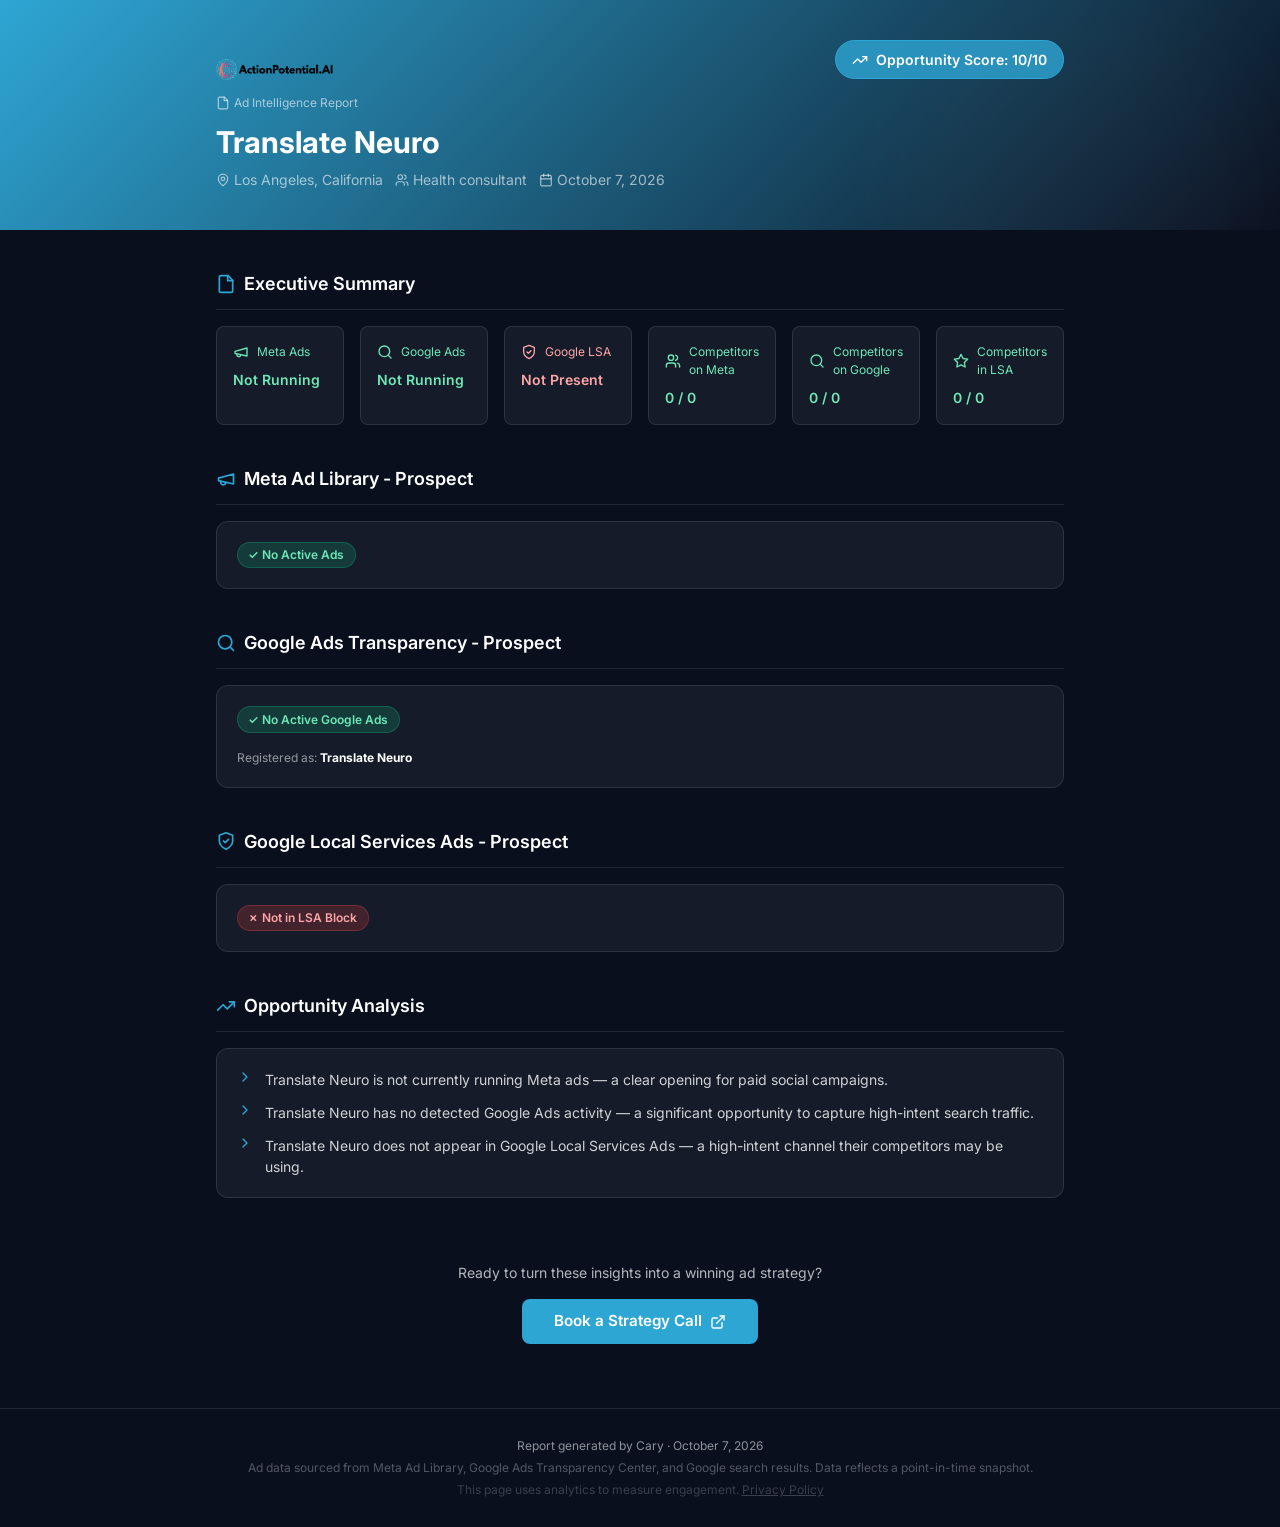
==== ad-intel/index.html @ 11363ca8 "Add the Translate Neuro visibility report as a static site. Recreate the full audit, scoring guide, " ====
<!DOCTYPE html>
<html lang="en">
<head>
  <meta charset="UTF-8" />
  <meta name="viewport" content="width=device-width, initial-scale=1.0" />
  <title>Translate Neuro — Ad Intelligence Report | Cary</title>
  <meta name="robots" content="noindex, nofollow, noarchive, nosnippet, noimageindex" />
  <meta name="author" content="Cary Sears" />
  <link rel="preconnect" href="https://fonts.googleapis.com" />
  <link rel="preconnect" href="https://fonts.gstatic.com" crossorigin />
  <link href="https://fonts.googleapis.com/css2?family=Inter:wght@400;500;600;700;800&display=swap" rel="stylesheet" />
  <style>
    *, *::before, *::after { box-sizing: border-box; }
    html, body { margin: 0; padding: 0; }
    body {
      font-family: Inter, -apple-system, BlinkMacSystemFont, "Segoe UI", sans-serif;
      background: #0a0f1e;
      color: #fff;
      line-height: 1.5;
      min-height: 100vh;
    }
    a { color: inherit; }
    .header {
      position: relative;
      overflow: hidden;
      background: linear-gradient(135deg, #2ea6d4 0%, #0a0f1e 100%);
    }
    .header-glow {
      position: absolute;
      inset: 0;
      opacity: 0.1;
      pointer-events: none;
    }
    .header-glow span {
      position: absolute;
      top: 0;
      right: 0;
      width: 24rem;
      height: 24rem;
      border-radius: 999px;
      background: rgba(255,255,255,0.2);
      filter: blur(48px);
    }
    .wrap { position: relative; max-width: 56rem; margin: 0 auto; padding: 2.5rem 1.5rem; }
    .logo { height: 40px; object-fit: contain; margin-bottom: 0.75rem; display: block; }
    .kicker {
      display: flex;
      align-items: center;
      gap: 0.5rem;
      color: rgba(255,255,255,0.6);
      font-size: 0.75rem;
    }
    h1 { margin: 0.25rem 0 0; font-size: clamp(1.5rem, 3vw, 1.875rem); font-weight: 700; }
    .meta {
      display: flex;
      flex-wrap: wrap;
      gap: 0.75rem;
      margin-top: 0.25rem;
      color: rgba(255,255,255,0.6);
      font-size: 0.875rem;
    }
    .meta span, .kicker { display: inline-flex; align-items: center; gap: 0.25rem; }
    .header-row { display: flex; justify-content: space-between; align-items: flex-start; gap: 1rem; flex-wrap: wrap; }
    .score {
      display: inline-flex;
      align-items: center;
      gap: 0.5rem;
      padding: 0.5rem 1rem;
      border-radius: 999px;
      background: #2ea6d4cc;
      border: 1px solid #2ea6d4;
      color: #fff;
      font-size: 0.875rem;
      font-weight: 600;
      white-space: nowrap;
    }
    main.wrap { padding-top: 2.5rem; padding-bottom: 2.5rem; display: flex; flex-direction: column; gap: 2.5rem; }
    .section-title {
      display: flex;
      align-items: center;
      gap: 0.5rem;
      border-bottom: 1px solid rgba(255,255,255,0.1);
      padding-bottom: 0.75rem;
    }
    .section-title h2 { margin: 0; font-size: 1.125rem; font-weight: 600; }
    .section-title svg { color: #2ea6d4; }
    .stats {
      display: grid;
      grid-template-columns: repeat(2, minmax(0, 1fr));
      gap: 1rem;
      margin-top: 1rem;
    }
    @media (min-width: 768px) { .stats { grid-template-columns: repeat(3, minmax(0, 1fr)); } }
    @media (min-width: 1024px) { .stats { grid-template-columns: repeat(6, minmax(0, 1fr)); } }
    .stat {
      background: rgba(255,255,255,0.05);
      border: 1px solid rgba(255,255,255,0.1);
      border-radius: 0.5rem;
      padding: 1rem;
    }
    .stat-label {
      display: flex;
      align-items: center;
      gap: 0.5rem;
      margin-bottom: 0.5rem;
      color: rgba(255,255,255,0.55);
      font-size: 0.75rem;
    }
    .stat p { margin: 0; font-weight: 600; font-size: 0.875rem; }
    .green { color: #6ee7b7; }
    .red { color: #fca5a5; }
    .amber { color: #fcd34d; }
    .card {
      margin-top: 1rem;
      background: rgba(255,255,255,0.05);
      border: 1px solid rgba(255,255,255,0.1);
      border-radius: 0.75rem;
      padding: 1.25rem;
    }
    .badge {
      display: inline-flex;
      align-items: center;
      border-radius: 999px;
      padding: 0.2rem 0.65rem;
      font-size: 0.75rem;
      font-weight: 600;
      border: 1px solid transparent;
    }
    .badge.ok { background: rgba(16,185,129,0.2); color: #6ee7b7; border-color: rgba(16,185,129,0.3); }
    .badge.bad { background: rgba(239,68,68,0.2); color: #fca5a5; border-color: rgba(239,68,68,0.3); }
    .row { display: flex; align-items: center; gap: 0.75rem; flex-wrap: wrap; }
    .opp { display: flex; align-items: flex-start; gap: 0.75rem; }
    .opp p { margin: 0; color: rgba(255,255,255,0.8); font-size: 0.875rem; }
    .opp + .opp { margin-top: 0.75rem; }
    .cta { text-align: center; padding: 1.5rem 0; }
    .cta p { color: rgba(255,255,255,0.7); font-size: 0.875rem; margin: 0 0 1rem; }
    .cta a {
      display: inline-flex;
      align-items: center;
      gap: 0.5rem;
      background: #2ea6d4;
      color: #fff;
      text-decoration: none;
      font-weight: 600;
      border-radius: 0.5rem;
      padding: 0.7rem 2rem;
      font-size: 0.95rem;
    }
    .cta a:hover { filter: brightness(1.08); }
    footer {
      border-top: 1px solid rgba(255,255,255,0.1);
      padding: 1.5rem;
      text-align: center;
      color: rgba(255,255,255,0.55);
      font-size: 0.75rem;
    }
    footer p { margin: 0.25rem 0; }
    footer .dim { color: rgba(255,255,255,0.3); }
    footer .dimmer { color: rgba(255,255,255,0.2); }
    footer a { color: inherit; }
    footer a:hover { color: rgba(255,255,255,0.4); }
    svg { flex-shrink: 0; }
  </style>
</head>
<body>
  <header class="header">
    <div class="header-glow" aria-hidden="true"><span></span></div>
    <div class="wrap header-row">
      <div>
        <a href="../index.html"><img class="logo" src="../assets/logo.png" alt="Cary" /></a>
        <div class="kicker">
          <svg width="14" height="14" viewBox="0 0 24 24" fill="none" stroke="currentColor" stroke-width="2" stroke-linecap="round" stroke-linejoin="round" aria-hidden="true"><path d="M14.5 2H6a2 2 0 0 0-2 2v16a2 2 0 0 0 2 2h12a2 2 0 0 0 2-2V7.5L14.5 2z"/><polyline points="14 2 14 8 20 8"/></svg>
          <span>Ad Intelligence Report</span>
        </div>
        <h1>Translate Neuro</h1>
        <div class="meta">
          <span>
            <svg width="14" height="14" viewBox="0 0 24 24" fill="none" stroke="currentColor" stroke-width="2" stroke-linecap="round" stroke-linejoin="round" aria-hidden="true"><path d="M20 10c0 6-8 12-8 12s-8-6-8-12a8 8 0 0 1 16 0Z"/><circle cx="12" cy="10" r="3"/></svg>
            Los Angeles, California
          </span>
          <span>
            <svg width="14" height="14" viewBox="0 0 24 24" fill="none" stroke="currentColor" stroke-width="2" stroke-linecap="round" stroke-linejoin="round" aria-hidden="true"><path d="M16 21v-2a4 4 0 0 0-4-4H6a4 4 0 0 0-4 4v2"/><circle cx="9" cy="7" r="4"/><path d="M22 21v-2a4 4 0 0 0-3-3.87"/><path d="M16 3.13a4 4 0 0 1 0 7.75"/></svg>
            Health consultant
          </span>
          <span>
            <svg width="14" height="14" viewBox="0 0 24 24" fill="none" stroke="currentColor" stroke-width="2" stroke-linecap="round" stroke-linejoin="round" aria-hidden="true"><rect x="3" y="4" width="18" height="18" rx="2"/><line x1="16" y1="2" x2="16" y2="6"/><line x1="8" y1="2" x2="8" y2="6"/><line x1="3" y1="10" x2="21" y2="10"/></svg>
            October 7, 2026
          </span>
        </div>
      </div>
      <div class="score">
        <svg width="16" height="16" viewBox="0 0 24 24" fill="none" stroke="currentColor" stroke-width="2" stroke-linecap="round" stroke-linejoin="round" aria-hidden="true"><polyline points="22 7 13.5 15.5 8.5 10.5 2 17"/><polyline points="16 7 22 7 22 13"/></svg>
        Opportunity Score: 10/10
      </div>
    </div>
  </header>

  <main class="wrap">
    <section>
      <div class="section-title">
        <svg width="20" height="20" viewBox="0 0 24 24" fill="none" stroke="currentColor" stroke-width="2" stroke-linecap="round" stroke-linejoin="round" aria-hidden="true"><path d="M14.5 2H6a2 2 0 0 0-2 2v16a2 2 0 0 0 2 2h12a2 2 0 0 0 2-2V7.5L14.5 2z"/><polyline points="14 2 14 8 20 8"/></svg>
        <h2>Executive Summary</h2>
      </div>
      <div class="stats">
        <article class="stat">
          <div class="stat-label green">
            <svg width="16" height="16" viewBox="0 0 24 24" fill="none" stroke="currentColor" stroke-width="2" stroke-linecap="round" stroke-linejoin="round" aria-hidden="true"><path d="m3 11 18-5v12L3 14v-3z"/><path d="M11.6 16.8a3 3 0 1 1-5.8-1.6"/></svg>
            Meta Ads
          </div>
          <p class="green">Not Running</p>
        </article>
        <article class="stat">
          <div class="stat-label green">
            <svg width="16" height="16" viewBox="0 0 24 24" fill="none" stroke="currentColor" stroke-width="2" stroke-linecap="round" stroke-linejoin="round" aria-hidden="true"><circle cx="11" cy="11" r="8"/><path d="m21 21-4.3-4.3"/></svg>
            Google Ads
          </div>
          <p class="green">Not Running</p>
        </article>
        <article class="stat">
          <div class="stat-label red">
            <svg width="16" height="16" viewBox="0 0 24 24" fill="none" stroke="currentColor" stroke-width="2" stroke-linecap="round" stroke-linejoin="round" aria-hidden="true"><path d="M12 22s8-4 8-10V5l-8-3-8 3v7c0 6 8 10 8 10"/><path d="m9 12 2 2 4-4"/></svg>
            Google LSA
          </div>
          <p class="red">Not Present</p>
        </article>
        <article class="stat">
          <div class="stat-label green">
            <svg width="16" height="16" viewBox="0 0 24 24" fill="none" stroke="currentColor" stroke-width="2" stroke-linecap="round" stroke-linejoin="round" aria-hidden="true"><path d="M16 21v-2a4 4 0 0 0-4-4H6a4 4 0 0 0-4 4v2"/><circle cx="9" cy="7" r="4"/><path d="M22 21v-2a4 4 0 0 0-3-3.87"/><path d="M16 3.13a4 4 0 0 1 0 7.75"/></svg>
            Competitors on Meta
          </div>
          <p class="green">0 / 0</p>
        </article>
        <article class="stat">
          <div class="stat-label green">
            <svg width="16" height="16" viewBox="0 0 24 24" fill="none" stroke="currentColor" stroke-width="2" stroke-linecap="round" stroke-linejoin="round" aria-hidden="true"><circle cx="11" cy="11" r="8"/><path d="m21 21-4.3-4.3"/></svg>
            Competitors on Google
          </div>
          <p class="green">0 / 0</p>
        </article>
        <article class="stat">
          <div class="stat-label green">
            <svg width="16" height="16" viewBox="0 0 24 24" fill="none" stroke="currentColor" stroke-width="2" stroke-linecap="round" stroke-linejoin="round" aria-hidden="true"><polygon points="12 2 15.09 8.26 22 9.27 17 14.14 18.18 21.02 12 17.77 5.82 21.02 7 14.14 2 9.27 8.91 8.26 12 2"/></svg>
            Competitors in LSA
          </div>
          <p class="green">0 / 0</p>
        </article>
      </div>
    </section>

    <section>
      <div class="section-title">
        <svg width="20" height="20" viewBox="0 0 24 24" fill="none" stroke="currentColor" stroke-width="2" stroke-linecap="round" stroke-linejoin="round" aria-hidden="true"><path d="m3 11 18-5v12L3 14v-3z"/><path d="M11.6 16.8a3 3 0 1 1-5.8-1.6"/></svg>
        <h2>Meta Ad Library - Prospect</h2>
      </div>
      <div class="card">
        <div class="row">
          <span class="badge ok">✓ No Active Ads</span>
        </div>
      </div>
    </section>

    <section>
      <div class="section-title">
        <svg width="20" height="20" viewBox="0 0 24 24" fill="none" stroke="currentColor" stroke-width="2" stroke-linecap="round" stroke-linejoin="round" aria-hidden="true"><circle cx="11" cy="11" r="8"/><path d="m21 21-4.3-4.3"/></svg>
        <h2>Google Ads Transparency - Prospect</h2>
      </div>
      <div class="card">
        <div class="row">
          <span class="badge ok">✓ No Active Google Ads</span>
        </div>
        <p style="margin:1rem 0 0;font-size:0.75rem;color:rgba(255,255,255,0.55);">Registered as: <strong style="color:#fff;">Translate Neuro</strong></p>
      </div>
    </section>

    <section>
      <div class="section-title">
        <svg width="20" height="20" viewBox="0 0 24 24" fill="none" stroke="currentColor" stroke-width="2" stroke-linecap="round" stroke-linejoin="round" aria-hidden="true"><path d="M12 22s8-4 8-10V5l-8-3-8 3v7c0 6 8 10 8 10"/><path d="m9 12 2 2 4-4"/></svg>
        <h2>Google Local Services Ads - Prospect</h2>
      </div>
      <div class="card">
        <div class="row">
          <span class="badge bad">✗ Not in LSA Block</span>
        </div>
      </div>
    </section>

    <section>
      <div class="section-title">
        <svg width="20" height="20" viewBox="0 0 24 24" fill="none" stroke="currentColor" stroke-width="2" stroke-linecap="round" stroke-linejoin="round" aria-hidden="true"><polyline points="22 7 13.5 15.5 8.5 10.5 2 17"/><polyline points="16 7 22 7 22 13"/></svg>
        <h2>Opportunity Analysis</h2>
      </div>
      <div class="card">
        <div class="opp">
          <svg width="16" height="16" viewBox="0 0 24 24" fill="none" stroke="#2ea6d4" stroke-width="2" stroke-linecap="round" stroke-linejoin="round" aria-hidden="true"><path d="m9 18 6-6-6-6"/></svg>
          <p>Translate Neuro is not currently running Meta ads — a clear opening for paid social campaigns.</p>
        </div>
        <div class="opp">
          <svg width="16" height="16" viewBox="0 0 24 24" fill="none" stroke="#2ea6d4" stroke-width="2" stroke-linecap="round" stroke-linejoin="round" aria-hidden="true"><path d="m9 18 6-6-6-6"/></svg>
          <p>Translate Neuro has no detected Google Ads activity — a significant opportunity to capture high-intent search traffic.</p>
        </div>
        <div class="opp">
          <svg width="16" height="16" viewBox="0 0 24 24" fill="none" stroke="#2ea6d4" stroke-width="2" stroke-linecap="round" stroke-linejoin="round" aria-hidden="true"><path d="m9 18 6-6-6-6"/></svg>
          <p>Translate Neuro does not appear in Google Local Services Ads — a high-intent channel their competitors may be using.</p>
        </div>
      </div>
    </section>

    <section class="cta">
      <p>Ready to turn these insights into a winning ad strategy?</p>
      <a href="https://link.actionpotential.ai/widget/booking/ksD7NPYqg5JoFugUIJnm" target="_blank" rel="noopener noreferrer">
        Book a Strategy Call
        <svg width="16" height="16" viewBox="0 0 24 24" fill="none" stroke="currentColor" stroke-width="2" stroke-linecap="round" stroke-linejoin="round" aria-hidden="true"><path d="M18 13v6a2 2 0 0 1-2 2H5a2 2 0 0 1-2-2V8a2 2 0 0 1 2-2h6"/><polyline points="15 3 21 3 21 9"/><line x1="10" y1="14" x2="21" y2="3"/></svg>
      </a>
    </section>
  </main>

  <footer>
    <p>Report generated by Cary · October 7, 2026</p>
    <p class="dim">Ad data sourced from Meta Ad Library, Google Ads Transparency Center, and Google search results. Data reflects a point-in-time snapshot.</p>
    <p class="dimmer">This page uses analytics to measure engagement. <a href="https://instantprospector.com/privacy" target="_blank" rel="noopener noreferrer">Privacy Policy</a></p>
  </footer>
</body>
</html>
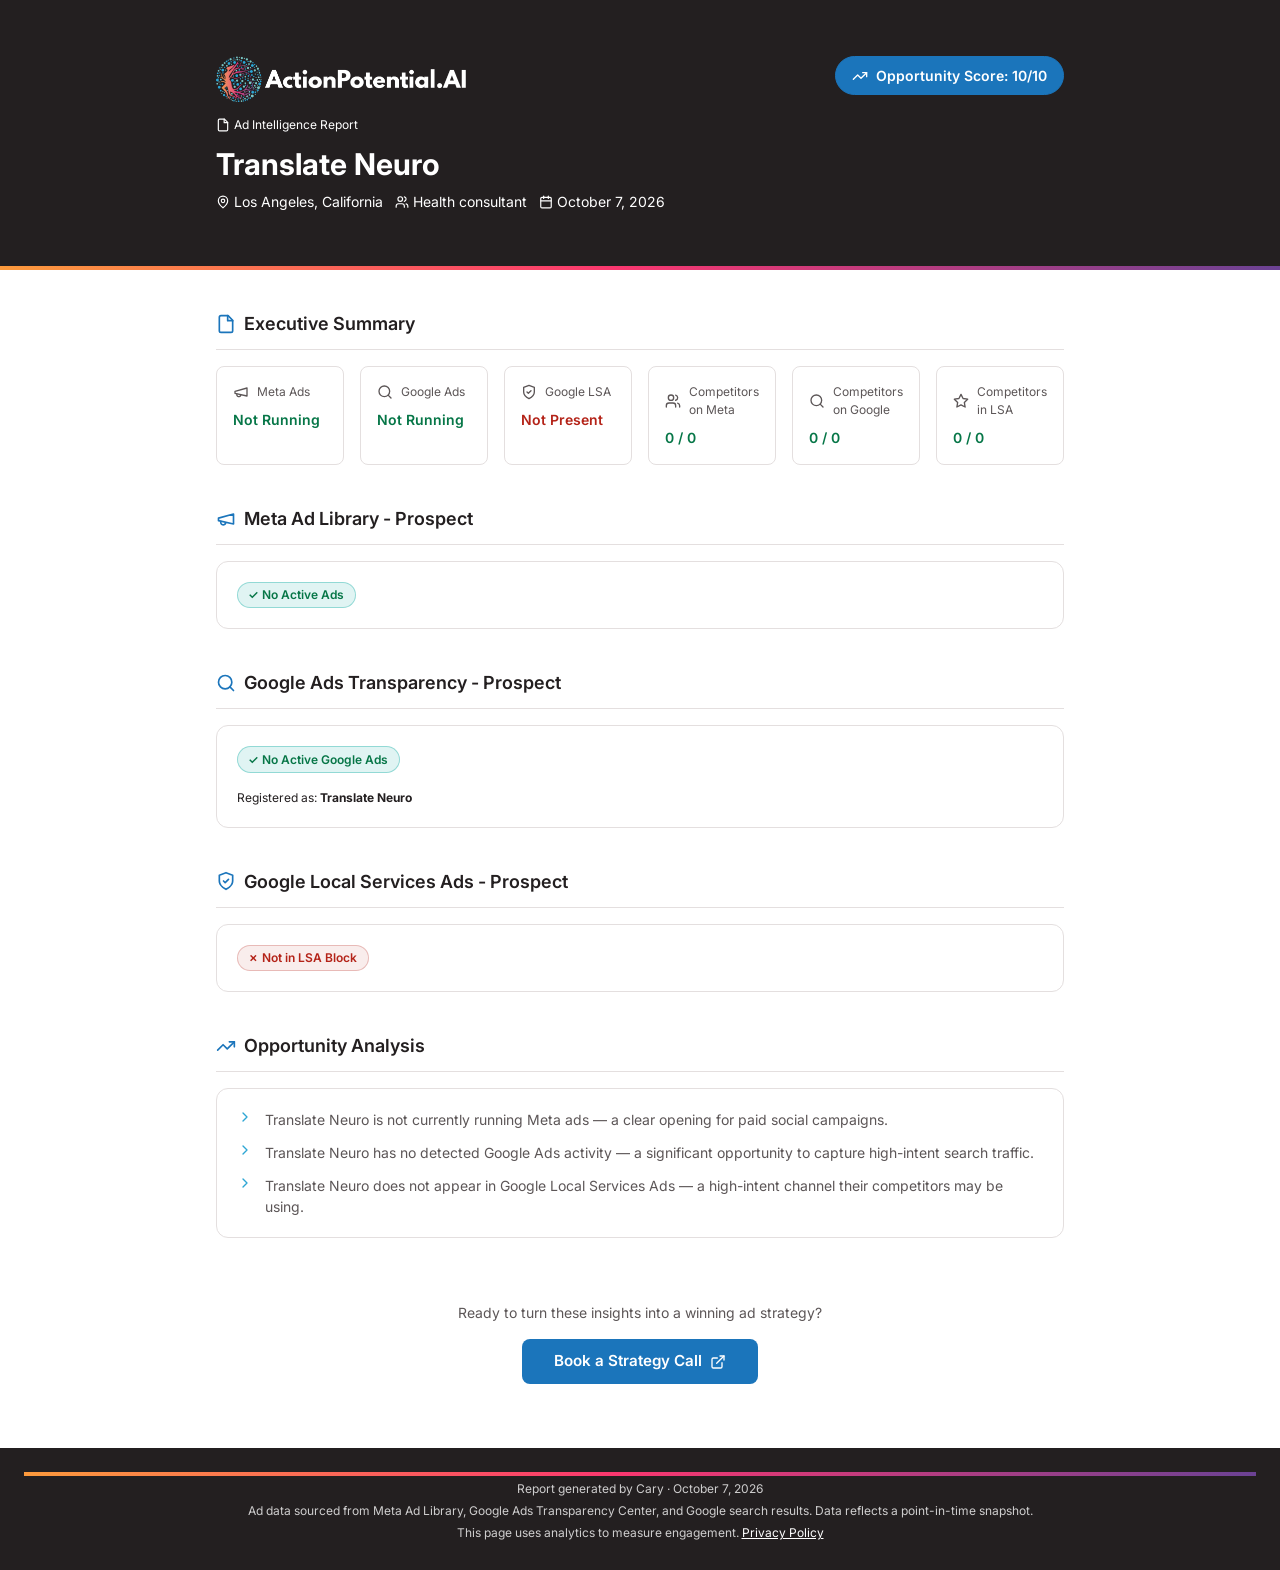
==== commit 8a217d29: "Apply the ActionPotential.AI brand colors and logo. Co-authored-by: CarySears <CarySears@users.norep" ====
--- a/ad-intel/index.html
+++ b/ad-intel/index.html
@@ -14,8 +14,8 @@
     html, body { margin: 0; padding: 0; }
     body {
       font-family: Inter, -apple-system, BlinkMacSystemFont, "Segoe UI", sans-serif;
-      background: #0a0f1e;
-      color: #fff;
+      background: #ffffff;
+      color: #231F20;
       line-height: 1.5;
       min-height: 100vh;
     }
@@ -23,7 +23,7 @@
     .header {
       position: relative;
       overflow: hidden;
-      background: linear-gradient(135deg, #2ea6d4 0%, #0a0f1e 100%);
+      background: linear-gradient(135deg, #2ea6d4 0%, #ffffff 100%);
     }
     .header-glow {
       position: absolute;
@@ -38,7 +38,7 @@
       width: 24rem;
       height: 24rem;
       border-radius: 999px;
-      background: rgba(255,255,255,0.2);
+      background: #f4f3f3;
       filter: blur(48px);
     }
     .wrap { position: relative; max-width: 56rem; margin: 0 auto; padding: 2.5rem 1.5rem; }
@@ -47,7 +47,7 @@
       display: flex;
       align-items: center;
       gap: 0.5rem;
-      color: rgba(255,255,255,0.6);
+      color: #231F20;
       font-size: 0.75rem;
     }
     h1 { margin: 0.25rem 0 0; font-size: clamp(1.5rem, 3vw, 1.875rem); font-weight: 700; }
@@ -56,7 +56,7 @@
       flex-wrap: wrap;
       gap: 0.75rem;
       margin-top: 0.25rem;
-      color: rgba(255,255,255,0.6);
+      color: #231F20;
       font-size: 0.875rem;
     }
     .meta span, .kicker { display: inline-flex; align-items: center; gap: 0.25rem; }
@@ -69,7 +69,7 @@
       border-radius: 999px;
       background: #2ea6d4cc;
       border: 1px solid #2ea6d4;
-      color: #fff;
+      color: #231F20;
       font-size: 0.875rem;
       font-weight: 600;
       white-space: nowrap;
@@ -79,11 +79,11 @@
       display: flex;
       align-items: center;
       gap: 0.5rem;
-      border-bottom: 1px solid rgba(255,255,255,0.1);
+      border-bottom: 1px solid #e4dfdf;
       padding-bottom: 0.75rem;
     }
     .section-title h2 { margin: 0; font-size: 1.125rem; font-weight: 600; }
-    .section-title svg { color: #2ea6d4; }
+    .section-title svg { color: #231F20; }
     .stats {
       display: grid;
       grid-template-columns: repeat(2, minmax(0, 1fr));
@@ -93,8 +93,8 @@
     @media (min-width: 768px) { .stats { grid-template-columns: repeat(3, minmax(0, 1fr)); } }
     @media (min-width: 1024px) { .stats { grid-template-columns: repeat(6, minmax(0, 1fr)); } }
     .stat {
-      background: rgba(255,255,255,0.05);
-      border: 1px solid rgba(255,255,255,0.1);
+      background: #f6f5f5;
+      border: 1px solid #e4dfdf;
       border-radius: 0.5rem;
       padding: 1rem;
     }
@@ -103,7 +103,7 @@
       align-items: center;
       gap: 0.5rem;
       margin-bottom: 0.5rem;
-      color: rgba(255,255,255,0.55);
+      color: #231F20;
       font-size: 0.75rem;
     }
     .stat p { margin: 0; font-weight: 600; font-size: 0.875rem; }
@@ -112,8 +112,8 @@
     .amber { color: #fcd34d; }
     .card {
       margin-top: 1rem;
-      background: rgba(255,255,255,0.05);
-      border: 1px solid rgba(255,255,255,0.1);
+      background: #f4f3f3;
+      border: 1px solid #e4dfdf;
       border-radius: 0.75rem;
       padding: 1.25rem;
     }
@@ -130,16 +130,16 @@
     .badge.bad { background: rgba(239,68,68,0.2); color: #fca5a5; border-color: rgba(239,68,68,0.3); }
     .row { display: flex; align-items: center; gap: 0.75rem; flex-wrap: wrap; }
     .opp { display: flex; align-items: flex-start; gap: 0.75rem; }
-    .opp p { margin: 0; color: rgba(255,255,255,0.8); font-size: 0.875rem; }
+    .opp p { margin: 0; color: #231F20; font-size: 0.875rem; }
     .opp + .opp { margin-top: 0.75rem; }
     .cta { text-align: center; padding: 1.5rem 0; }
-    .cta p { color: rgba(255,255,255,0.7); font-size: 0.875rem; margin: 0 0 1rem; }
+    .cta p { color: #231F20; font-size: 0.875rem; margin: 0 0 1rem; }
     .cta a {
       display: inline-flex;
       align-items: center;
       gap: 0.5rem;
       background: #2ea6d4;
-      color: #fff;
+      color: #231F20;
       text-decoration: none;
       font-weight: 600;
       border-radius: 0.5rem;
@@ -148,26 +148,27 @@
     }
     .cta a:hover { filter: brightness(1.08); }
     footer {
-      border-top: 1px solid rgba(255,255,255,0.1);
+      border-top: 1px solid #e4dfdf;
       padding: 1.5rem;
       text-align: center;
-      color: rgba(255,255,255,0.55);
+      color: #231F20;
       font-size: 0.75rem;
     }
     footer p { margin: 0.25rem 0; }
-    footer .dim { color: rgba(255,255,255,0.3); }
-    footer .dimmer { color: rgba(255,255,255,0.2); }
+    footer .dim { color: #231F20; }
+    footer .dimmer { color: #231F20; }
     footer a { color: inherit; }
-    footer a:hover { color: rgba(255,255,255,0.4); }
+    footer a:hover { color: #231F20; }
     svg { flex-shrink: 0; }
   </style>
+<link rel="stylesheet" href="../assets/brand.css"/>
 </head>
 <body>
-  <header class="header">
+  <header class="ap-brand header">
     <div class="header-glow" aria-hidden="true"><span></span></div>
     <div class="wrap header-row">
       <div>
-        <a href="../index.html"><img class="logo" src="../assets/logo.png" alt="Cary" /></a>
+        <a href="../index.html"><img class="logo" src="../assets/logo.png" alt="ActionPotential.AI" /></a>
         <div class="kicker">
           <svg width="14" height="14" viewBox="0 0 24 24" fill="none" stroke="currentColor" stroke-width="2" stroke-linecap="round" stroke-linejoin="round" aria-hidden="true"><path d="M14.5 2H6a2 2 0 0 0-2 2v16a2 2 0 0 0 2 2h12a2 2 0 0 0 2-2V7.5L14.5 2z"/><polyline points="14 2 14 8 20 8"/></svg>
           <span>Ad Intelligence Report</span>
@@ -268,7 +269,7 @@
         <div class="row">
           <span class="badge ok">✓ No Active Google Ads</span>
         </div>
-        <p style="margin:1rem 0 0;font-size:0.75rem;color:rgba(255,255,255,0.55);">Registered as: <strong style="color:#fff;">Translate Neuro</strong></p>
+        <p style="margin:1rem 0 0;font-size:0.75rem;color:#231F20">Registered as: <strong style="color:#231F20">Translate Neuro</strong></p>
       </div>
     </section>
 
--- a/assets/brand.css
+++ b/assets/brand.css
@@ -0,0 +1,216 @@
+/* ActionPotential.AI brand system
+   Primary: #FFFFFF, #231F20, gradient #FC9A3C → #FA376F → #6B4294
+   Secondary: #79C5C7, #2EA6D4, #00A79D, #1B75BB */
+
+:root {
+  --ap-white: #ffffff;
+  --ap-ink: #231F20;
+  --ap-ink-soft: #5c5657;
+  --ap-line: #e4dfdf;
+  --ap-teal: #79C5C7;
+  --ap-sky: #2EA6D4;
+  --ap-aqua: #00A79D;
+  --ap-blue: #1B75BB;
+  --ap-gradient: linear-gradient(90deg, #FC9A3C 0%, #FA376F 48%, #6B4294 100%);
+}
+
+html, body {
+  background: var(--ap-white) !important;
+  color: var(--ap-ink) !important;
+}
+
+.ap-brand {
+  position: relative;
+  background: var(--ap-ink) !important;
+  color: var(--ap-white) !important;
+  padding: 16px 24px 18px;
+}
+.ap-brand::after {
+  content: "";
+  position: absolute;
+  left: 0;
+  right: 0;
+  bottom: 0;
+  height: 4px;
+  background: var(--ap-gradient);
+}
+.ap-brand-lockup {
+  display: flex;
+  align-items: center;
+  max-width: 1100px;
+  margin: 0 auto;
+  text-decoration: none;
+}
+.ap-brand-lockup img,
+.ap-brand img.logo,
+header.ap-brand img,
+.header.ap-brand .logo {
+  height: 46px;
+  width: auto;
+  max-width: min(460px, 78vw);
+  object-fit: contain;
+  display: block;
+  opacity: 1 !important;
+}
+.header.ap-brand,
+header.ap-brand {
+  background: var(--ap-ink) !important;
+  color: var(--ap-white) !important;
+  border-bottom: 0 !important;
+}
+.header.ap-brand h1,
+.header.ap-brand .kicker,
+.header.ap-brand .meta,
+.header.ap-brand .score,
+header.ap-brand,
+header.ap-brand .eyebrow {
+  color: var(--ap-white) !important;
+}
+.header.ap-brand .score,
+header.ap-brand a[href*="booking"] {
+  background: var(--ap-blue) !important;
+  border-color: var(--ap-blue) !important;
+  color: var(--ap-white) !important;
+}
+
+.report-tab-bar {
+  background: var(--ap-white) !important;
+  border-bottom: 1px solid var(--ap-line) !important;
+  box-shadow: none !important;
+}
+.report-tab-btn {
+  color: var(--ap-ink) !important;
+}
+.report-tab-btn:hover {
+  color: var(--ap-blue) !important;
+  background: rgba(27, 117, 187, 0.06) !important;
+}
+.report-tab-btn.active {
+  color: var(--ap-blue) !important;
+  border-bottom-color: var(--ap-aqua) !important;
+}
+
+h1, h2, h3, h4, .section-title {
+  color: var(--ap-ink) !important;
+}
+.section-subtitle,
+.muted,
+.small.muted {
+  color: var(--ap-ink-soft) !important;
+}
+a {
+  color: var(--ap-blue);
+}
+.ap-kicker,
+.ac-eyebrow,
+.ap-evidence-type,
+.ap-report-indicator strong {
+  color: var(--ap-aqua) !important;
+}
+.ap-accent-mark,
+.ap-dash-dot {
+  background: var(--ap-aqua) !important;
+}
+
+.ap-panel,
+.ap-cell,
+.ap-inline-audit,
+.ac-section,
+.ap-evidence-record,
+.ap-visual-card,
+.ap-metric-evidence,
+.ap-local-scope-note,
+.ap-data-note,
+.hero,
+.stat,
+.card,
+.note,
+.panel,
+.block,
+.meta div {
+  background: var(--ap-white) !important;
+  color: var(--ap-ink) !important;
+  border-color: var(--ap-line) !important;
+}
+.ap-panel p,
+.ap-panel li,
+.ap-panel h2,
+.ap-panel h3,
+.ap-panel h4,
+.ap-cell p,
+.ap-cell h4,
+.ap-inline-audit p,
+.ap-inline-audit li,
+.ap-inline-audit h4,
+.ac-section p,
+.ac-section li,
+.ac-section h3,
+.ac-section h4,
+.ap-evidence-copy h4,
+.ap-evidence-copy li,
+.ap-evidence-context,
+.ap-metric-evidence h3,
+.ap-metric-evidence p,
+.ap-visual-card figcaption,
+.ap-dash-heading h3,
+.ap-dash-heading p {
+  color: var(--ap-ink) !important;
+}
+.ap-complete th,
+th {
+  background: var(--ap-ink) !important;
+  color: var(--ap-white) !important;
+}
+.ap-complete tbody tr:nth-child(even) td {
+  background: #f6f5f5 !important;
+}
+.ac-ok { color: #067647 !important; }
+.ac-no { color: #b42318 !important; }
+
+.pricing-reveal-btn,
+.cta a,
+.print-btn {
+  background: var(--ap-blue) !important;
+  color: var(--ap-white) !important;
+  border-color: var(--ap-blue) !important;
+}
+.print-btn:hover,
+.cta a:hover,
+.pricing-reveal-btn:hover {
+  background: #165f98 !important;
+}
+
+footer {
+  position: relative;
+  background: var(--ap-ink) !important;
+  color: var(--ap-white) !important;
+  border-top: 0 !important;
+}
+footer::before {
+  content: "";
+  display: block;
+  height: 4px;
+  background: var(--ap-gradient);
+}
+footer p,
+footer strong,
+footer span,
+footer a {
+  color: var(--ap-white) !important;
+}
+footer img {
+  opacity: 1 !important;
+}
+
+.header-glow { display: none; }
+.green { color: #067647 !important; }
+.red { color: #b42318 !important; }
+.amber { color: #b54708 !important; }
+.badge.ok { color: #067647 !important; background: rgba(0, 167, 157, 0.12) !important; border-color: rgba(0, 167, 157, 0.35) !important; }
+.badge.bad { color: #b42318 !important; background: rgba(180, 35, 24, 0.08) !important; border-color: rgba(180, 35, 24, 0.25) !important; }
+.section-title { border-bottom-color: var(--ap-line) !important; }
+.section-title svg { color: var(--ap-blue) !important; }
+.stat-label, .opp p, .cta p, footer .dim, footer .dimmer {
+  color: var(--ap-ink-soft) !important;
+}
+footer .dim, footer .dimmer, footer p { color: rgba(255,255,255,0.78) !important; }
